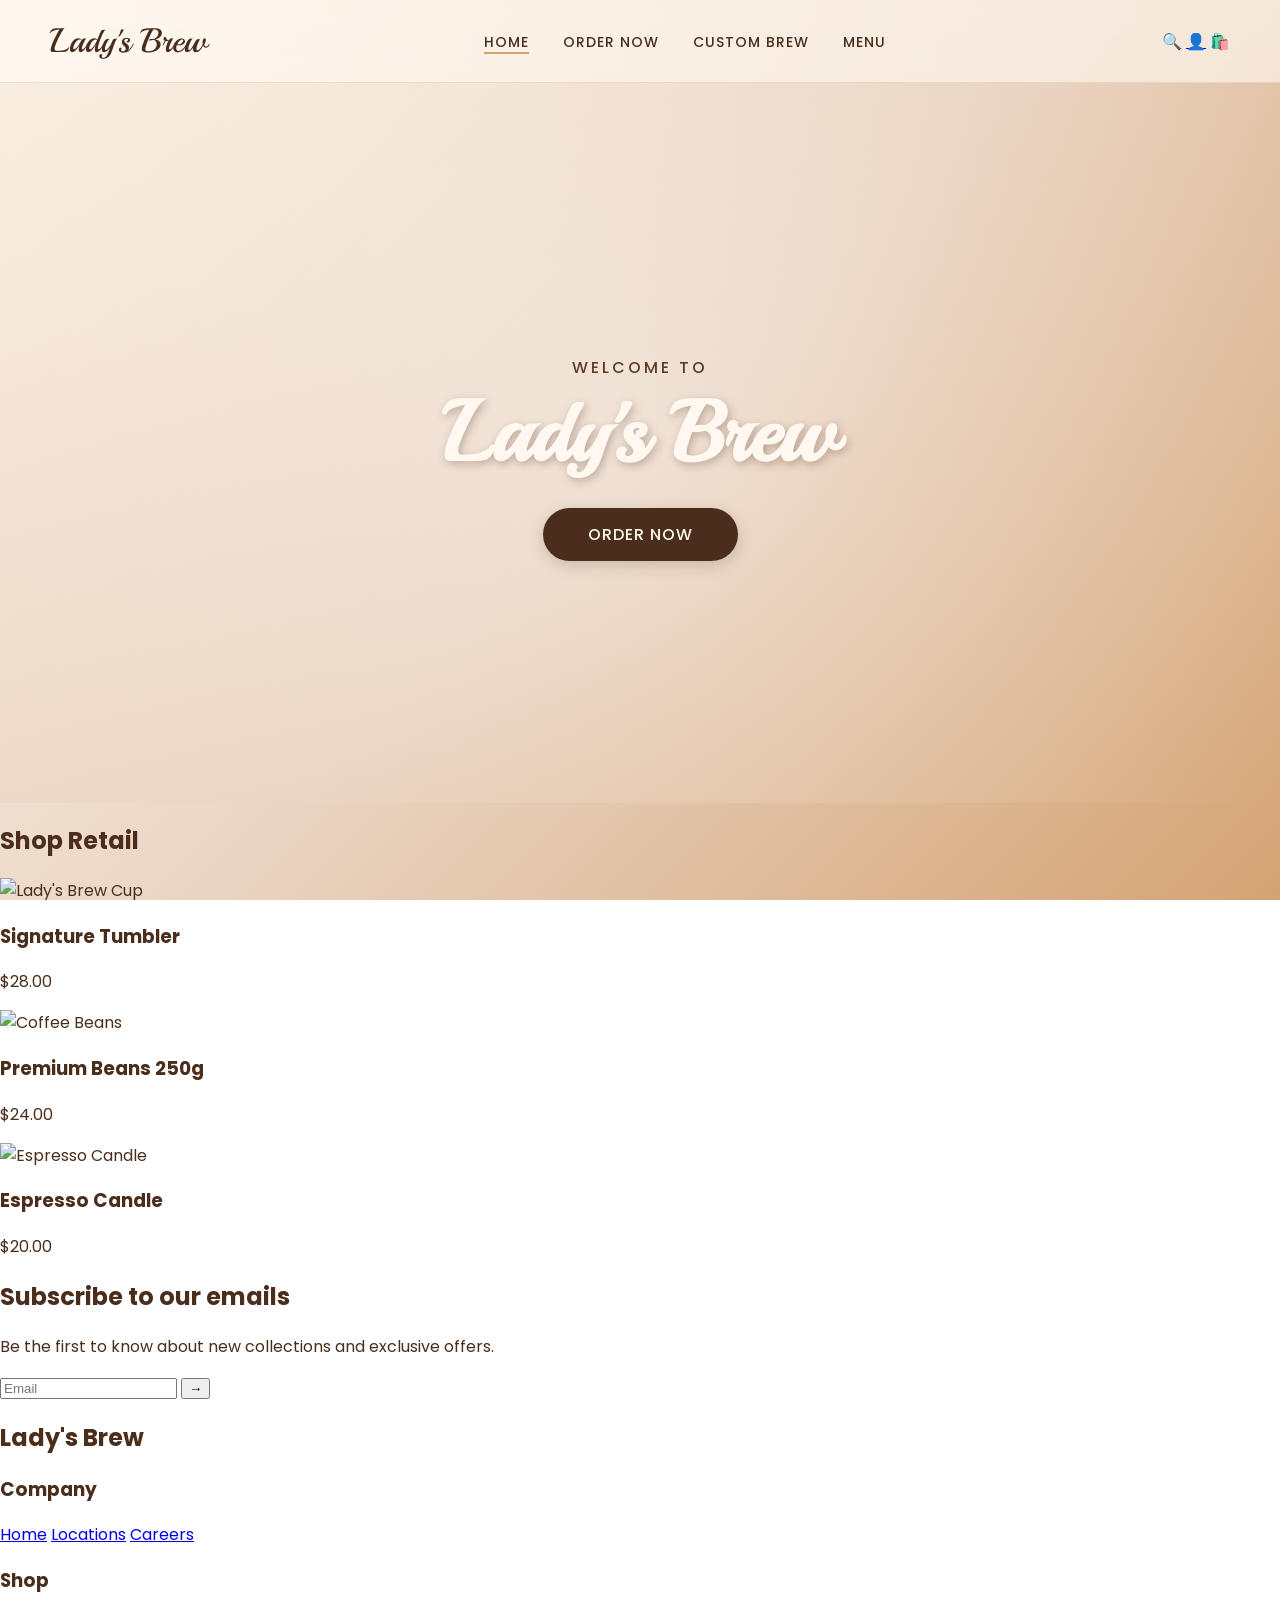
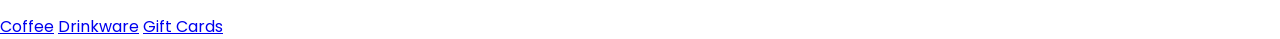
==== index.html @ b5e0ba26 "ilk commit" ====
<!DOCTYPE html>
<html lang="en">
<head>
    <meta charset="UTF-8">
    <meta name="viewport" content="width=device-width, initial-scale=1.0">
    <title>Lady's Brew | Premium Coffee</title>
    <link href="https://fonts.googleapis.com/css2?family=Playball&family=Poppins:wght@300;400;500&display=swap" rel="stylesheet">
    <link rel="stylesheet" href="style.css">
</head>
<body>

    <header class="main-header">
        <div class="logo">Lady's Brew</div>
        <nav class="nav-links">
            <a href="index.html" class="active">HOME</a>
            <a href="locations.html">ORDER NOW</a>
            <a href="simulator.html">CUSTOM BREW</a>
            <a href="menu.html">MENU</a>
        </nav>
        <div class="nav-icons">
            <span class="icon">🔍</span>
            <a href="login.html" class="icon">👤</a>
            <span class="icon">🛍️</span>
        </div>
    </header>

    <section class="hero-section">
        <div class="hero-overlay"></div>
        <div class="hero-content">
            <p class="subtitle">WELCOME TO</p>
            <h1 class="brand-title">Lady's Brew</h1>
            <a href="locations.html" class="primary-btn">ORDER NOW</a>
        </div>
    </section>

    <section class="shop-section">
        <h2 class="section-title">Shop Retail</h2>
        <div class="product-grid">
            <div class="product-card">
                <img src="imagesfinal/cup.png" alt="Lady's Brew Cup">
                <h3>Signature Tumbler</h3>
                <p>$28.00</p>
            </div>
            <div class="product-card">
                <img src="imagesfinal/coffeebean.png" alt="Coffee Beans">
                <h3>Premium Beans 250g</h3>
                <p>$24.00</p>
            </div>
            <div class="product-card">
                <img src="imagesfinal/candle.png" alt="Espresso Candle">
                <h3>Espresso Candle</h3>
                <p>$20.00</p>
            </div>
        </div>
    </section>

    <footer class="main-footer">
        <div class="footer-subscribe">
            <h2>Subscribe to our emails</h2>
            <p>Be the first to know about new collections and exclusive offers.</p>
            <div class="subscribe-box">
                <input type="email" placeholder="Email">
                <button>→</button>
            </div>
        </div>
        <div class="footer-links">
            <div class="footer-col">
                <h2 class="footer-logo">Lady's Brew</h2>
            </div>
            <div class="footer-col">
                <h3>Company</h3>
                <a href="#">Home</a>
                <a href="#">Locations</a>
                <a href="#">Careers</a>
            </div>
            <div class="footer-col">
                <h3>Shop</h3>
                <a href="#">Coffee</a>
                <a href="#">Drinkware</a>
                <a href="#">Gift Cards</a>
            </div>
        </div>
    </footer>

</body>
</html>
---- style.css ----
body {
    font-family: 'Poppins', sans-serif;
    margin: 0;
    padding: 0;
    background: linear-gradient(135deg, #FFF8F0 0%, #EAD5C4 50%, #D4A373 100%);
    background-attachment: fixed;
    color: #4A2E1B;
}

.main-header {
    display: flex;
    justify-content: space-between;
    align-items: center;
    padding: 20px 50px;
    background: rgba(255, 248, 240, 0.6);
    backdrop-filter: blur(15px);
    position: sticky;
    top: 0;
    z-index: 100;
    border-bottom: 1px solid rgba(212, 163, 115, 0.3);
}

.logo {
    font-family: 'Playball', cursive;
    font-size: 34px;
    color: #4A2E1B;
    text-shadow: 1px 1px 2px rgba(255, 255, 255, 0.8);
}

.nav-links a {
    text-decoration: none;
    color: #4A2E1B;
    margin: 0 15px;
    font-size: 14px;
    letter-spacing: 1px;
    font-weight: 500;
}

.nav-links a.active {
    border-bottom: 2px solid #D4A373;
}

.hero-section {
    position: relative;
    height: 80vh;
    background: radial-gradient(circle at center, rgba(255, 255, 255, 0.3) 0%, rgba(212, 163, 115, 0.1) 100%);
    display: flex;
    justify-content: center;
    align-items: center;
    text-align: center;
}

.hero-content {
    position: relative;
    z-index: 2;
}

.subtitle {
    font-weight: 500;
    letter-spacing: 3px;
    margin-bottom: -10px;
    color: #5C3D26;
}

.brand-title {
    font-family: 'Playball', cursive;
    font-size: 85px;
    color: #FFF8F0;
    text-shadow: 2px 3px 8px rgba(74, 46, 27, 0.3);
    margin: 10px 0 35px 0;
}

.primary-btn {
    background-color: #4A2E1B;
    color: #FFF8F0;
    padding: 15px 45px;
    text-decoration: none;
    border-radius: 30px;
    font-weight: 500;
    letter-spacing: 1px;
    box-shadow: 0 4px 15px rgba(74, 46, 27, 0.2);
    transition: all 0.3s ease;
}

.primary-btn:hover {
    background-color: #D4A373;
    color: #4A2E1B;
    transform: translateY(-2px);
}
.locations-section {
    display: flex;
    height: calc(100vh - 85px);
    overflow: hidden;
}

.map-container {
    flex: 6;
    height: 100%;
}

.locations-list {
    flex: 4;
    background: rgba(255, 248, 240, 0.85);
    backdrop-filter: blur(15px);
    overflow-y: auto;
    padding: 35px;
    border-left: 1px solid rgba(212, 163, 115, 0.3);
}

.location-header h2 {
    font-size: 26px;
    margin-top: 0;
    margin-bottom: 20px;
    color: #4A2E1B;
}

.location-header input {
    width: 100%;
    box-sizing: border-box;
    padding: 14px;
    border: 1px solid #D4A373;
    border-radius: 10px;
    background: #FFF8F0;
    margin-bottom: 30px;
    outline: none;
    color: #4A2E1B;
    font-family: inherit;
}

.location-card {
    background: #ffffff;
    border-radius: 15px;
    padding: 20px;
    margin-bottom: 25px;
    box-shadow: 0 8px 25px rgba(74, 46, 27, 0.06);
    border: 1px solid rgba(212, 163, 115, 0.1);
}

.location-card img {
    width: 100%;
    height: 180px;
    object-fit: cover;
    border-radius: 10px;
    margin-bottom: 15px;
}

.location-card h3 {
    margin: 0 0 8px 0;
    color: #4A2E1B;
    font-size: 20px;
}

.location-card p {
    margin: 0 0 8px 0;
    font-size: 14px;
    color: #5C3D26;
}

.status {
    color: #2e7d32;
    font-weight: 600;
}

.status span {
    color: #8B5A2B;
    font-weight: 400;
    margin-left: 10px;
}

.order-btn {
    display: block;
    text-align: center;
    background-color: #D4A373;
    color: #4A2E1B;
    padding: 14px;
    border-radius: 10px;
    text-decoration: none;
    font-weight: 600;
    margin-top: 15px;
    transition: all 0.3s ease;
}

.order-btn:hover {
    background-color: #4A2E1B;
    color: #FFF8F0;
    transform: translateY(-2px);
}

@media (max-width: 991px) {
    .locations-section {
        flex-direction: column;
        overflow: visible;
        height: auto;
    }
    
    .map-container {
        height: 45vh;
    }
    
    .locations-list {
        border-left: none;
        border-top: 1px solid rgba(212, 163, 115, 0.3);
    }
}
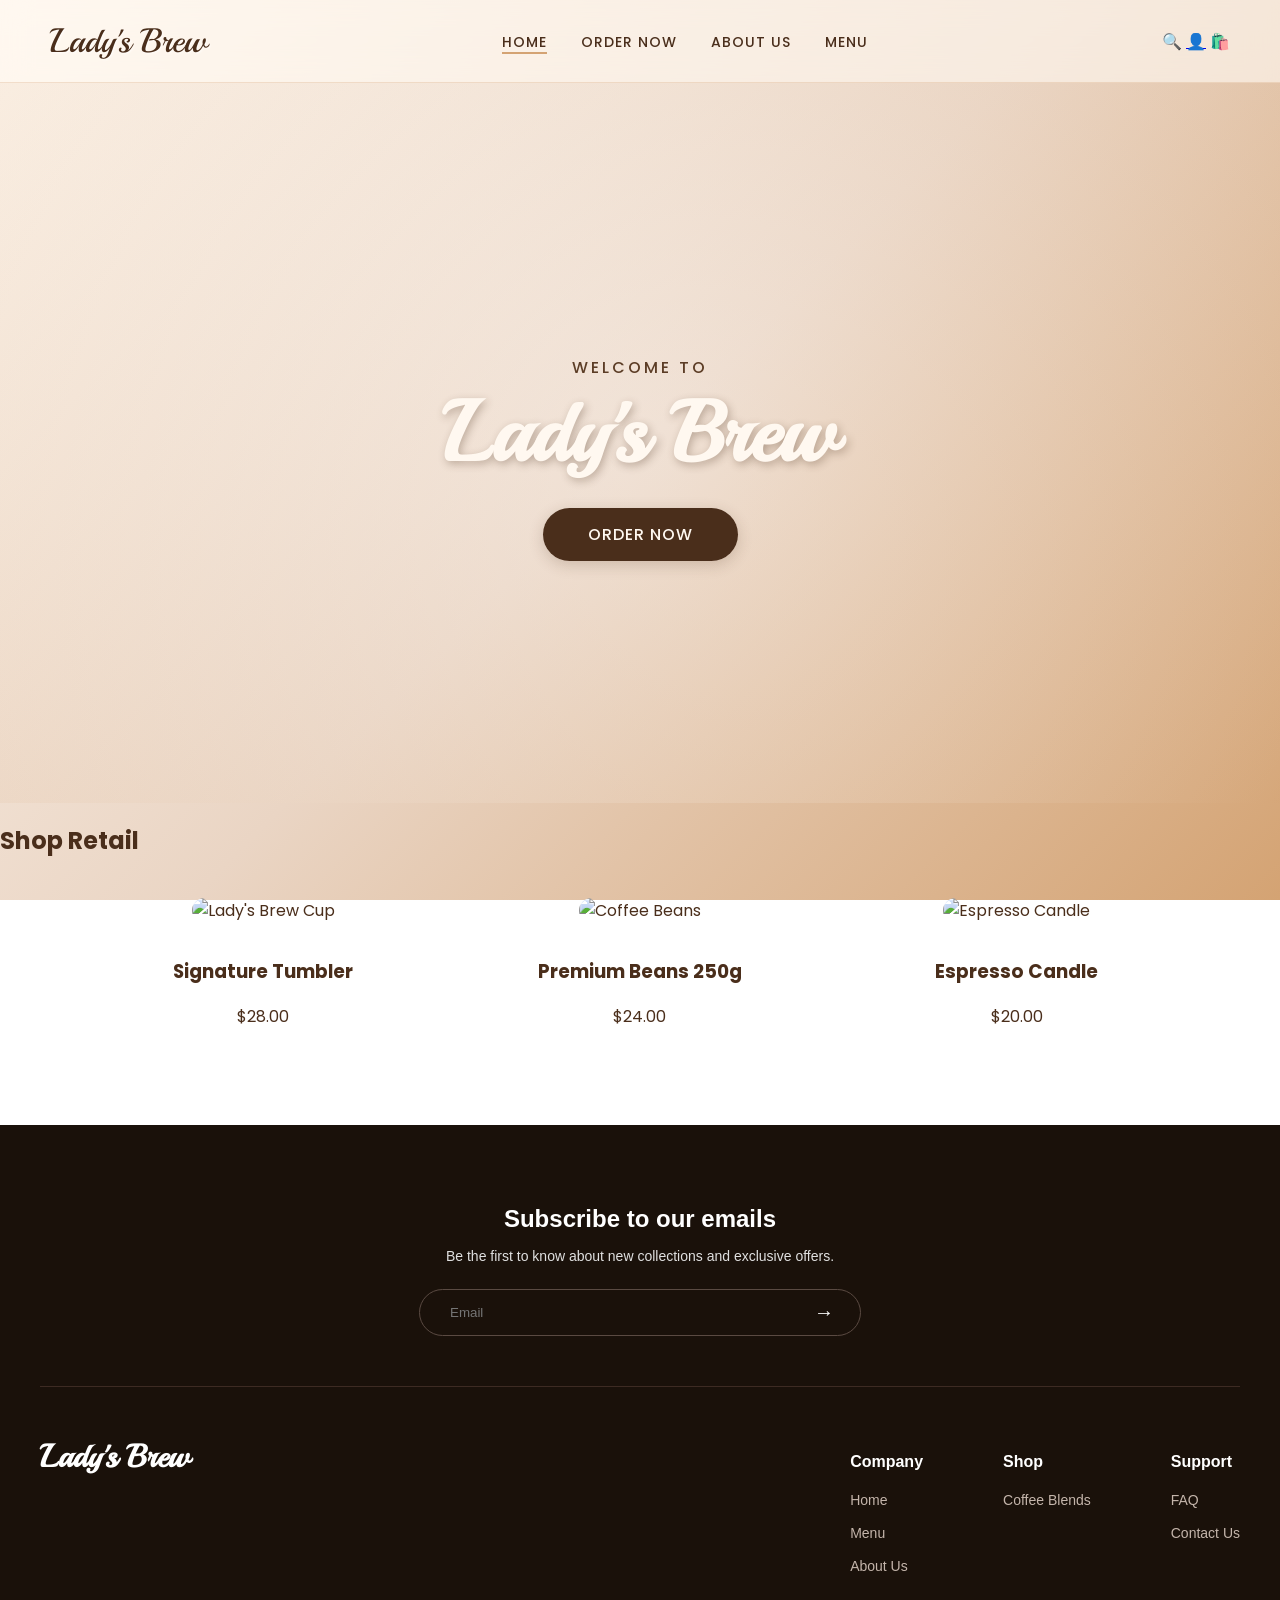
==== commit 88a7aa87: "About Us page" ====
--- a/index.html
+++ b/index.html
@@ -14,7 +14,7 @@
         <nav class="nav-links">
             <a href="index.html" class="active">HOME</a>
             <a href="locations.html">ORDER NOW</a>
-            <a href="simulator.html">CUSTOM BREW</a>
+            <a href="about.html">ABOUT US</a>
             <a href="menu.html">MENU</a>
         </nav>
         <div class="nav-icons">
@@ -54,33 +54,55 @@
         </div>
     </section>
 
-    <footer class="main-footer">
-        <div class="footer-subscribe">
-            <h2>Subscribe to our emails</h2>
-            <p>Be the first to know about new collections and exclusive offers.</p>
-            <div class="subscribe-box">
-                <input type="email" placeholder="Email">
-                <button>→</button>
-            </div>
+  <footer class="custom-footer">
+   <div class="footer-subscribe">
+    <h2>Subscribe to our emails</h2>
+    <p>Be the first to know about new collections and exclusive offers.</p>
+    
+   <form class="subscribe-form" id="subscribeForm">
+    <input type="email" name="email" placeholder="Email" required>
+    <button type="submit">→</button>
+   </form>
+    <div id="successMessage" class="success-message">
+        <span class="check-icon">✓</span>
+        <span>Thanks for subscribing</span>
+    </div>
+</div>
+
+    <hr class="footer-divider">
+
+    <div class="footer-content">
+        <div class="footer-logo">
+            <h2 class="brand-font">Lady's Brew</h2>
         </div>
-        <div class="footer-links">
-            <div class="footer-col">
-                <h2 class="footer-logo">Lady's Brew</h2>
-            </div>
-            <div class="footer-col">
-                <h3>Company</h3>
-                <a href="#">Home</a>
-                <a href="#">Locations</a>
-                <a href="#">Careers</a>
-            </div>
-            <div class="footer-col">
-                <h3>Shop</h3>
-                <a href="#">Coffee</a>
-                <a href="#">Drinkware</a>
-                <a href="#">Gift Cards</a>
-            </div>
-        </div>
-    </footer>
+        
+    <div class="footer-links-container">
+    <div class="footer-column">
+        <h3>Company</h3>
+        <ul>
+            <li><a href="index.html">Home</a></li>
+            <li><a href="menu.html">Menu</a></li>
+            <li><a href="about.html">About Us</a></li>
+        </ul>
+    </div>
+    
+    <div class="footer-column">
+        <h3>Shop</h3>
+        <ul>
+            <li><a href="shop.html">Coffee Blends</a></li>
+        </ul>
+    </div>
 
+    <div class="footer-column">
+        <h3>Support</h3>
+        <ul>
+            <li><a href="faq.html">FAQ</a></li>
+            <li><a href="contact.html">Contact Us</a></li>
+        </ul>
+    </div>
+    </div>
+    </div>
+</footer>
+<script src="script.js"></script>
 </body>
 </html>
--- a/style.css
+++ b/style.css
@@ -87,6 +87,7 @@
     color: #4A2E1B;
     transform: translateY(-2px);
 }
+
 .locations-section {
     display: flex;
     height: calc(100vh - 85px);
@@ -201,4 +202,346 @@
         border-left: none;
         border-top: 1px solid rgba(212, 163, 115, 0.3);
     }
+}
+
+.menu-page {
+    padding: 60px 50px;
+    max-width: 1200px;
+    margin: 0 auto;
+}
+
+.page-title {
+    text-align: center;
+    font-family: 'Playball', cursive;
+    font-size: 65px;
+    color: #4A2E1B;
+    margin-bottom: 60px;
+    letter-spacing: 2px;
+}
+
+.menu-category {
+    margin-bottom: 90px;
+}
+
+.menu-category h2 {
+    text-align: center;
+    font-size: 38px;
+    color: #5C3D26;
+    margin-bottom: 50px;
+    font-weight: 500;
+}
+
+.menu-grid {
+    display: grid;
+    grid-template-columns: repeat(auto-fit, minmax(240px, 1fr));
+    gap: 40px;
+}
+
+.menu-item {
+    text-align: center;
+    background: transparent;
+    padding: 10px;
+    transition: transform 0.3s ease;
+}
+
+.menu-item:hover {
+    transform: translateY(-10px);
+}
+
+.menu-item img {
+    width: 100%;
+    height: 220px;
+    object-fit: contain;
+    margin-bottom: 25px;
+    transition: transform 0.3s ease;
+    filter: drop-shadow(0 15px 15px rgba(74, 46, 27, 0.2)); 
+}
+
+.menu-item h3 {
+    font-size: 20px;
+    color: #4A2E1B;
+    margin-bottom: 12px;
+    font-weight: 600;
+}
+
+.menu-item p {
+    font-size: 14px;
+    color: #7A5C43;
+    line-height: 1.6;
+    margin: 0;
+}
+
+@media (max-width: 768px) {
+    .menu-page {
+        padding: 40px 20px;
+    }
+    
+    .page-title {
+        font-size: 45px;
+    }
+    
+    .menu-category h2 {
+        font-size: 28px;
+    }
+    
+    .menu-item img {
+        height: 200px;
+    }
+}
+.custom-footer {
+    background-color: #1a110a;
+    color: #ffffff;
+    padding: 60px 20px 40px;
+    font-family: sans-serif;
+}
+
+.footer-subscribe {
+    text-align: center;
+    margin-bottom: 50px;
+}
+
+.footer-subscribe h2 {
+    font-size: 24px;
+    margin-bottom: 15px;
+    font-weight: 600;
+}
+
+.footer-subscribe p {
+    font-size: 14px;
+    margin-bottom: 25px;
+    color: #e0e0e0;
+}
+
+.subscribe-form {
+    display: inline-flex;
+    align-items: center;
+    border: 1px solid #5a4a42;
+    border-radius: 25px;
+    padding: 5px 20px;
+    width: 100%;
+    max-width: 400px;
+}
+
+.subscribe-form input {
+    background: transparent;
+    border: none;
+    color: #fff;
+    padding: 10px;
+    outline: none;
+    flex: 1;
+}
+
+.subscribe-form button {
+    background: transparent;
+    border: none;
+    color: #fff;
+    font-size: 20px;
+    cursor: pointer;
+}
+
+.subscribe-form input:-webkit-autofill,
+.subscribe-form input:-webkit-autofill:hover, 
+.subscribe-form input:-webkit-autofill:focus, 
+.subscribe-form input:-webkit-autofill:active {
+    transition: background-color 5000s ease-in-out 0s;
+    -webkit-text-fill-color: #ffffff !important;
+}
+
+.success-message {
+    display: none;
+    align-items: center;
+    justify-content: center;
+    gap: 8px;
+    color: #ffffff;
+    font-size: 16px;
+    margin-top: 10px;
+}
+
+.check-icon {
+    display: inline-flex;
+    align-items: center;
+    justify-content: center;
+    width: 20px;
+    height: 20px;
+    border: 2px solid #4CAF50;
+    border-radius: 50%;
+    color: #4CAF50;
+    font-size: 14px;
+    font-weight: bold;
+}
+
+.footer-divider {
+    border: none;
+    border-top: 1px solid #3d2b23;
+    margin: 0 auto 50px;
+    max-width: 1200px;
+}
+
+.footer-content {
+    display: flex;
+    justify-content: space-between;
+    align-items: flex-start;
+    max-width: 1200px;
+    margin: 0 auto;
+    flex-wrap: wrap;
+}
+
+.footer-logo h2.brand-font {
+    font-family: 'Playball', cursive;
+    font-size: 32px;
+    margin: 0;
+}
+
+.footer-links-container {
+    display: flex;
+    gap: 80px;
+}
+
+.footer-column h3 {
+    font-size: 16px;
+    margin-bottom: 20px;
+    font-weight: 600;
+}
+
+.footer-column ul {
+    list-style: none;
+    padding: 0;
+    margin: 0;
+}
+
+.footer-column ul li {
+    margin-bottom: 15px;
+}
+
+.footer-column ul li a {
+    text-decoration: none;
+    color: #c4b5ab;
+    font-size: 14px;
+    transition: color 0.3s ease;
+}
+
+.footer-column ul li a:hover {
+    color: #ffffff;
+}
+
+@media (max-width: 768px) {
+    .footer-content {
+        flex-direction: column;
+        gap: 40px;
+    }
+    .footer-links-container {
+        flex-direction: column;
+        gap: 30px;
+    }
+}
+
+
+/* YOXLAMA */
+/* About Us Səhifəsi üçün əlavələr */
+
+
+
+
+.about-page {
+    padding: 60px 0;
+}
+
+.about-hero {
+    display: flex;
+    align-items: center;
+    gap: 40px;
+    padding: 0 50px 60px 50px;
+    max-width: 1200px;
+    margin: 0 auto;
+}
+
+.about-hero-image {
+    flex: 0 0 45%;
+}
+
+.about-hero-image img {
+    width: 100%;
+    border-radius: 15px;
+    display: block;
+}
+
+.about-hero-text {
+    flex: 1;
+    color: #4A2E1B;
+}
+
+.about-hero-text h2 {
+    font-family: 'Playball', cursive;
+    font-size: 50px;
+    margin-bottom: 20px;
+}
+
+.about-hero-text p {
+    line-height: 1.8;
+    margin-bottom: 15px;
+}
+
+
+.product-grid {
+    display: grid;
+    grid-template-columns: repeat(3, 1fr);
+    gap: 30px;
+    padding: 20px 50px 80px 50px;
+    max-width: 1200px;
+    margin: 0 auto;
+}
+
+.product-card {
+    text-align: center;
+}
+
+.product-card img {
+    width: 100%;
+    border-radius: 15px;
+    margin-bottom: 15px;
+}
+.about-section-title {
+    text-align: center;
+    margin: 40px 0;
+    font-size: 38px;
+    color: #4A2E1B;
+    font-family: 'Playball', cursive;
+}
+
+
+@media (max-width: 1440px) {
+    .about-hero, .product-grid {
+        max-width: 1100px;
+    }
+}
+
+@media (max-width: 991px) {
+    .about-hero {
+        flex-direction: column;
+        padding: 40px 30px;
+    }
+    .about-hero-image {
+        flex: 0 0 100%;
+        max-width: 600px;
+    }
+    .product-grid {
+        grid-template-columns: repeat(2, 1fr);
+        padding: 20px 30px 60px 30px;
+    }
+}
+
+
+@media (max-width: 600px) {
+    .about-hero {
+        padding: 20px;
+        gap: 20px;
+    }
+    .about-hero-text h2 {
+        font-size: 35px;
+    }
+    .product-grid {
+        grid-template-columns: 1fr;
+        padding: 20px;
+        gap: 20px;
+    }
 }
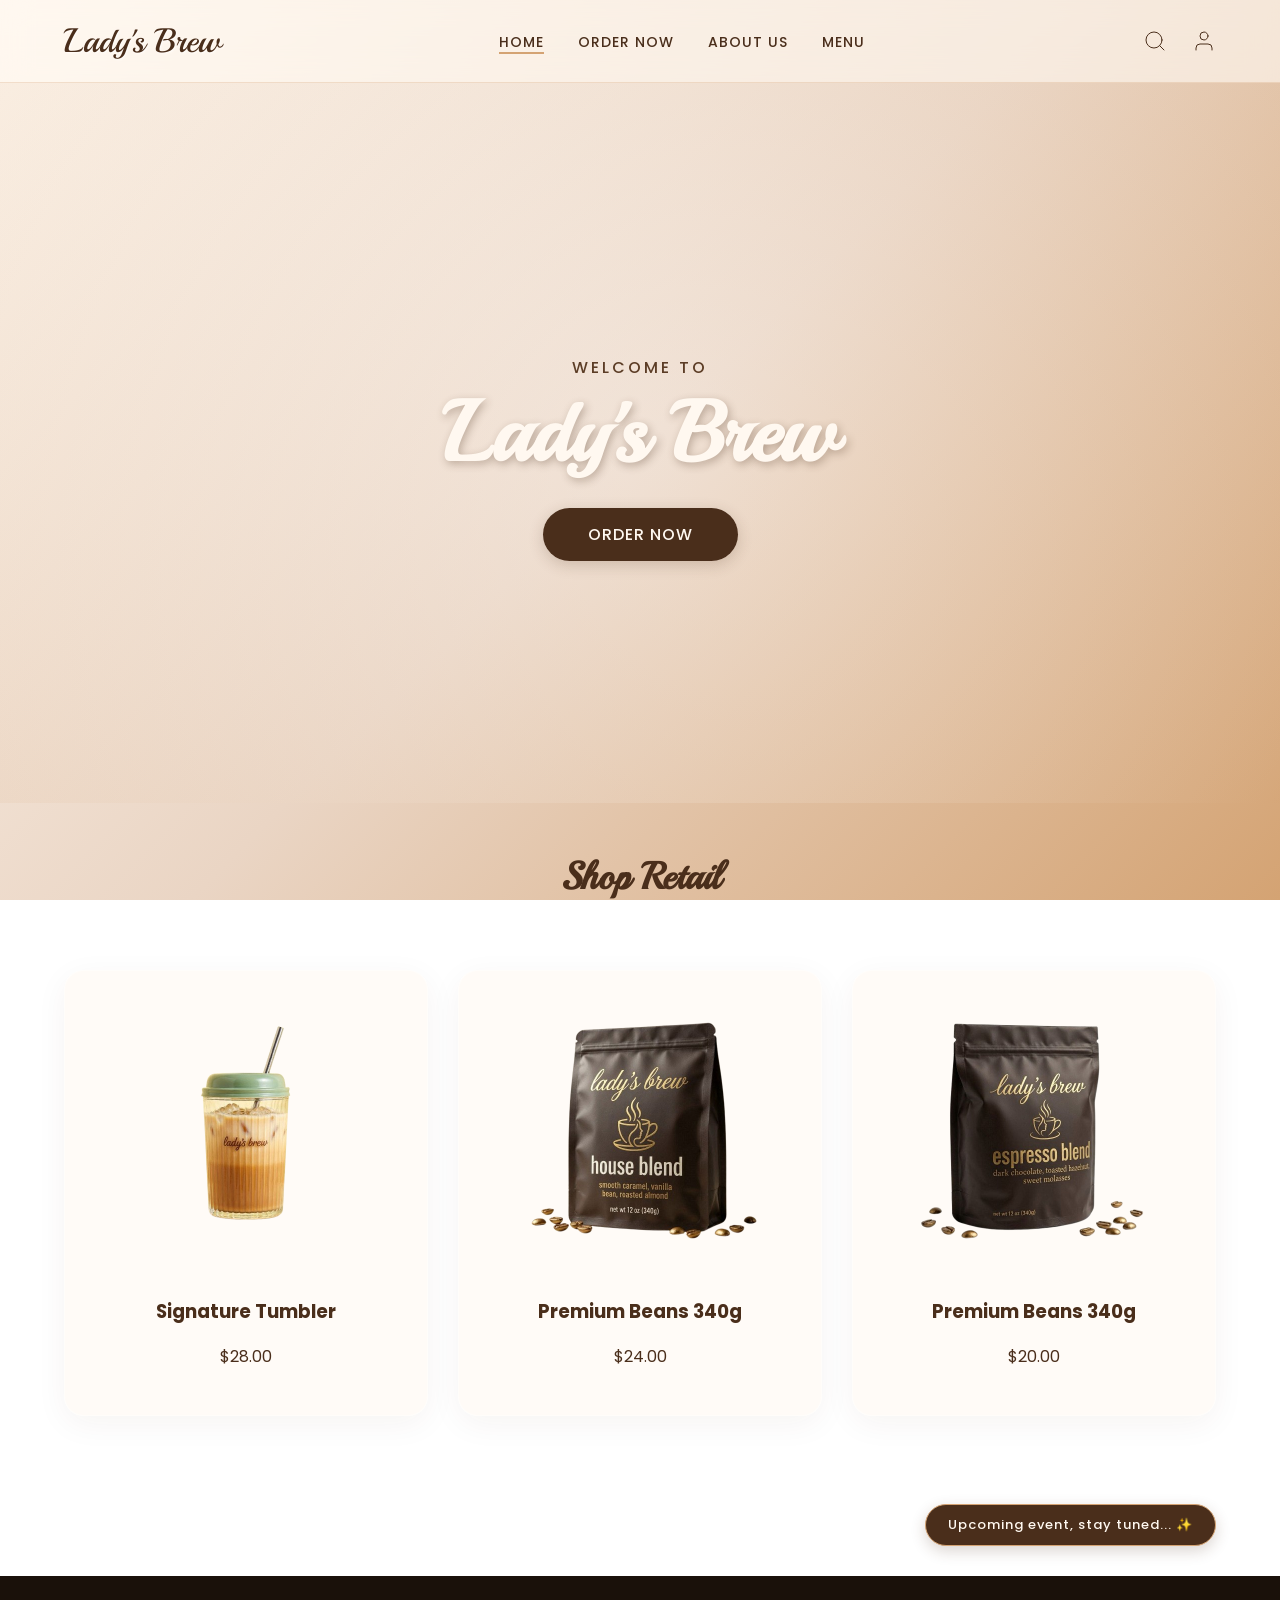
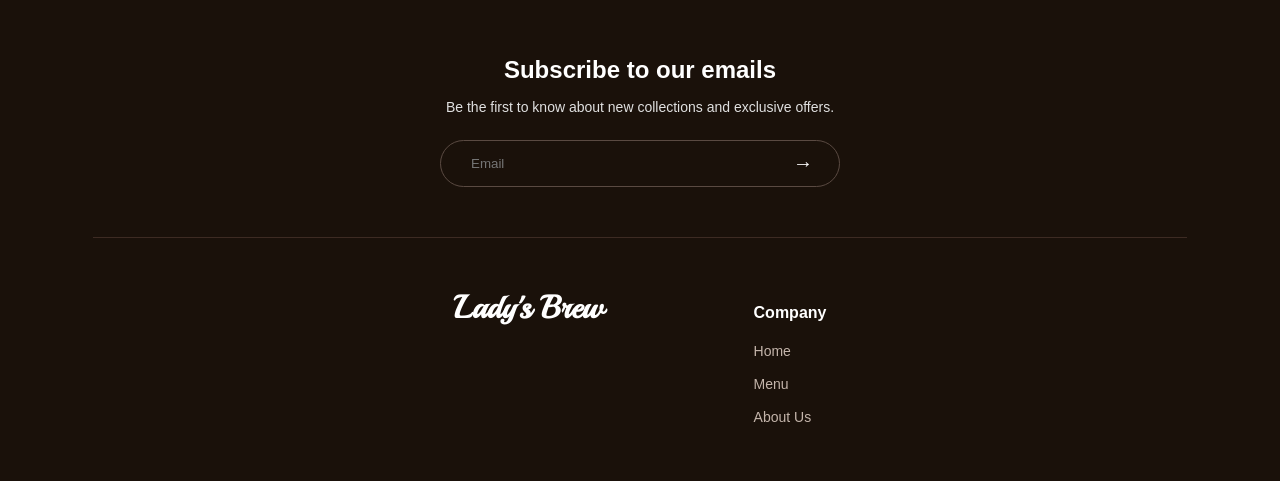
==== commit dc9127df: "Final Commit" ====
--- a/index.html
+++ b/index.html
@@ -9,20 +9,48 @@
 </head>
 <body>
 
-    <header class="main-header">
-        <div class="logo">Lady's Brew</div>
-        <nav class="nav-links">
-            <a href="index.html" class="active">HOME</a>
-            <a href="locations.html">ORDER NOW</a>
-            <a href="about.html">ABOUT US</a>
-            <a href="menu.html">MENU</a>
-        </nav>
-        <div class="nav-icons">
-            <span class="icon">🔍</span>
-            <a href="login.html" class="icon">👤</a>
-            <span class="icon">🛍️</span>
+  <header class="main-header">
+    <div class="logo">Lady's Brew</div>
+    <nav class="nav-links">
+        <a href="index.html" class="active">HOME</a>
+        <a href="locations.html">ORDER NOW</a>
+        <a href="about.html">ABOUT US</a>
+        <a href="menu.html">MENU</a>
+    </nav>
+   <div class="nav-icons">
+    <span class="icon" id="searchIconBtn">
+        <img src="imagesfinalproject/search.svg" alt="Search" class="nav-svg-img">
+    </span>
+    <a href="javascript:void(0)" class="icon" id="loginIcon">
+        <img src="imagesfinalproject/user.svg" alt="User" class="nav-svg-img">
+    </a>
+   </div>
+</header>
+
+<div class="ladysbrew-search-overlay hidden" id="ladysbrewSearchOverlay">
+    <div class="ladysbrew-search-container">
+        <div class="ladysbrew-search-pill">
+            <input type="text" id="ladysbrewSearchInput" placeholder="Search" autocomplete="off">
+            
+            <button class="pill-clear-btn hidden" id="pillClearBtn">
+                <img src="imagesfinalproject/clearinner.svg" alt="Clear">
+            </button>
+            <div class="pill-divider hidden" id="pillDivider"></div>
+            
+            <span class="pill-inner-search-icon" id="innerSearchBtn">
+                <img src="imagesfinalproject/search.svg" alt="Search">
+            </span>
         </div>
-    </header>
+        
+        <button class="ladysbrew-close-btn" id="ladysbrewCloseBtn">
+            <img src="imagesfinalproject/close.svg" alt="Close">
+        </button>
+    </div>
+    
+    <div class="ladysbrew-results-wrapper hidden" id="ladysbrewResultsContainer">
+        <div class="ladysbrew-results" id="ladysbrewSearchResults"></div>
+    </div>
+</div>
 
     <section class="hero-section">
         <div class="hero-overlay"></div>
@@ -33,26 +61,27 @@
         </div>
     </section>
 
-    <section class="shop-section">
-        <h2 class="section-title">Shop Retail</h2>
-        <div class="product-grid">
-            <div class="product-card">
-                <img src="imagesfinal/cup.png" alt="Lady's Brew Cup">
-                <h3>Signature Tumbler</h3>
-                <p>$28.00</p>
-            </div>
-            <div class="product-card">
-                <img src="imagesfinal/coffeebean.png" alt="Coffee Beans">
-                <h3>Premium Beans 250g</h3>
-                <p>$24.00</p>
-            </div>
-            <div class="product-card">
-                <img src="imagesfinal/candle.png" alt="Espresso Candle">
-                <h3>Espresso Candle</h3>
-                <p>$20.00</p>
-            </div>
+   <section class="shop-section">
+    <h2 class="section-title">Shop Retail</h2>
+    <div class="product-grid">
+        <div class="product-card">
+            <img src="imagesfinalproject/Lady'sBrewCup.png" alt="Lady's Brew Cup">
+            <h3>Signature Tumbler</h3>
+            <p>$28.00</p>
         </div>
-    </section>
+        <div class="product-card">
+            <img src="imagesfinalproject/houseblendbean.png" alt="House Blend">
+            <h3>Premium Beans 340g</h3>
+            <p>$24.00</p>
+        </div>
+        <div class="product-card">
+            <img src="imagesfinalproject/espressoblendbean.png" alt="Espresso Blend">
+            <h3>Premium Beans 340g</h3>
+            <p>$20.00</p>
+        </div>
+    </div>
+    <div class="upcoming-badge">Upcoming event, stay tuned... ✨</div>
+</section>
 
   <footer class="custom-footer">
    <div class="footer-subscribe">
@@ -63,7 +92,7 @@
     <input type="email" name="email" placeholder="Email" required>
     <button type="submit">→</button>
    </form>
-    <div id="successMessage" class="success-message">
+    <div id="successMessage" class="success-message hidden">
         <span class="check-icon">✓</span>
         <span>Thanks for subscribing</span>
     </div>
@@ -85,24 +114,43 @@
             <li><a href="about.html">About Us</a></li>
         </ul>
     </div>
-    
-    <div class="footer-column">
-        <h3>Shop</h3>
-        <ul>
-            <li><a href="shop.html">Coffee Blends</a></li>
-        </ul>
-    </div>
-
-    <div class="footer-column">
-        <h3>Support</h3>
-        <ul>
-            <li><a href="faq.html">FAQ</a></li>
-            <li><a href="contact.html">Contact Us</a></li>
-        </ul>
-    </div>
     </div>
     </div>
 </footer>
+
+<div class="auth-overlay hidden" id="authOverlay">
+    <div class="auth-container">
+        <button class="auth-close-btn" id="authCloseBtn">✕</button>
+        <div id="view-login" class="auth-view">
+            <h2>Login</h2>
+            <input type="email" placeholder="Email" id="login-email">
+            <input type="password" placeholder="Password" id="login-pass">
+            <a href="#" class="forgot-link" onclick="showView('view-forgot')">Forgot your password?</a>
+            <button class="primary-btn" onclick="window.location.href='index.html'">Sign in</button>
+            <p class="auth-footer">or <span class="link" onclick="showView('view-create')">Create account</span></p>
+        </div>
+        <div id="view-forgot" class="auth-view hidden">
+            <h2>Reset your password</h2>
+            <p class="auth-desc">We will send you an email to reset your password</p>
+            <input type="email" placeholder="Email">
+            <button class="primary-btn" onclick="showLoginWithMsg()">Submit</button>
+            <p class="cancel-link" onclick="showView('view-login')">Cancel</p>
+        </div>
+        <div id="view-create" class="auth-view hidden">
+            <h2>Create account</h2>
+            <input type="text" placeholder="First name">
+            <input type="text" placeholder="Last name">
+            <input type="email" placeholder="Email">
+            <input type="password" placeholder="Password">
+            <button class="primary-btn" onclick="window.location.href='index.html'">Create</button>
+            <p class="auth-footer"><span class="link" onclick="showView('view-login')">Back to Login</span></p>
+        </div>
+        <div id="login-success-msg" class="success-message hidden">
+            <span class="check-icon">✓</span>
+            <span>We've sent you an email.</span>
+        </div>
+    </div>
+</div>
 <script src="script.js"></script>
 </body>
 </html>
--- a/style.css
+++ b/style.css
@@ -1,547 +1,1716 @@
 body {
+
     font-family: 'Poppins', sans-serif;
+
     margin: 0;
+
     padding: 0;
+
     background: linear-gradient(135deg, #FFF8F0 0%, #EAD5C4 50%, #D4A373 100%);
+
     background-attachment: fixed;
-    color: #4A2E1B;
-}
+
+    color: #4A2E1B;
+
+}
+
+
 
 .main-header {
+
     display: flex;
+
     justify-content: space-between;
+
     align-items: center;
-    padding: 20px 50px;
+
+    padding: 20px 5%;
+
     background: rgba(255, 248, 240, 0.6);
+
     backdrop-filter: blur(15px);
+
     position: sticky;
+
     top: 0;
+
     z-index: 100;
+
     border-bottom: 1px solid rgba(212, 163, 115, 0.3);
-}
+
+}
+
+
 
 .logo {
+
     font-family: 'Playball', cursive;
+
     font-size: 34px;
-    color: #4A2E1B;
+
+    color: #4A2E1B;
+
     text-shadow: 1px 1px 2px rgba(255, 255, 255, 0.8);
-}
+
+}
+
+
 
 .nav-links a {
+
     text-decoration: none;
-    color: #4A2E1B;
+
+    color: #4A2E1B;
+
     margin: 0 15px;
+
     font-size: 14px;
+
     letter-spacing: 1px;
+
     font-weight: 500;
-}
+
+}
+
+
 
 .nav-links a.active {
+
     border-bottom: 2px solid #D4A373;
-}
+
+}
+
+
 
 .hero-section {
+
     position: relative;
+
     height: 80vh;
+
     background: radial-gradient(circle at center, rgba(255, 255, 255, 0.3) 0%, rgba(212, 163, 115, 0.1) 100%);
+
     display: flex;
+
     justify-content: center;
+
     align-items: center;
+
     text-align: center;
-}
+
+}
+
+
 
 .hero-content {
+
     position: relative;
+
     z-index: 2;
-}
+
+}
+
+
 
 .subtitle {
+
     font-weight: 500;
+
     letter-spacing: 3px;
+
     margin-bottom: -10px;
+
     color: #5C3D26;
-}
+
+}
+
+
 
 .brand-title {
+
     font-family: 'Playball', cursive;
+
     font-size: 85px;
+
     color: #FFF8F0;
+
     text-shadow: 2px 3px 8px rgba(74, 46, 27, 0.3);
+
     margin: 10px 0 35px 0;
-}
+
+}
+
+
 
 .primary-btn {
+
     background-color: #4A2E1B;
+
     color: #FFF8F0;
+
     padding: 15px 45px;
+
     text-decoration: none;
+
     border-radius: 30px;
+
     font-weight: 500;
+
     letter-spacing: 1px;
+
     box-shadow: 0 4px 15px rgba(74, 46, 27, 0.2);
+
     transition: all 0.3s ease;
-}
+
+}
+
+
 
 .primary-btn:hover {
+
     background-color: #D4A373;
-    color: #4A2E1B;
+
+    color: #4A2E1B;
+
     transform: translateY(-2px);
-}
+
+}
+
+
 
 .locations-section {
+
     display: flex;
+
     height: calc(100vh - 85px);
+
     overflow: hidden;
-}
+
+}
+
+
 
 .map-container {
+
     flex: 6;
+
     height: 100%;
-}
+
+}
+
+
 
 .locations-list {
+
     flex: 4;
+
     background: rgba(255, 248, 240, 0.85);
+
     backdrop-filter: blur(15px);
+
     overflow-y: auto;
+
     padding: 35px;
+
     border-left: 1px solid rgba(212, 163, 115, 0.3);
-}
+
+}
+
+
 
 .location-header h2 {
+
     font-size: 26px;
+
     margin-top: 0;
+
     margin-bottom: 20px;
-    color: #4A2E1B;
-}
+
+    color: #4A2E1B;
+
+}
+
+
 
 .location-header input {
+
     width: 100%;
+
     box-sizing: border-box;
+
     padding: 14px;
+
     border: 1px solid #D4A373;
+
     border-radius: 10px;
+
     background: #FFF8F0;
+
     margin-bottom: 30px;
+
     outline: none;
-    color: #4A2E1B;
+
+    color: #4A2E1B;
+
     font-family: inherit;
-}
+
+}
+
+
 
 .location-card {
+
     background: #ffffff;
+
     border-radius: 15px;
+
     padding: 20px;
+
     margin-bottom: 25px;
+
     box-shadow: 0 8px 25px rgba(74, 46, 27, 0.06);
+
     border: 1px solid rgba(212, 163, 115, 0.1);
-}
+
+}
+
+
 
 .location-card img {
+
     width: 100%;
+
     height: 180px;
+
     object-fit: cover;
+
     border-radius: 10px;
+
     margin-bottom: 15px;
-}
+
+}
+
+
 
 .location-card h3 {
+
     margin: 0 0 8px 0;
-    color: #4A2E1B;
+
+    color: #4A2E1B;
+
     font-size: 20px;
-}
+
+}
+
+
 
 .location-card p {
+
     margin: 0 0 8px 0;
+
     font-size: 14px;
+
     color: #5C3D26;
-}
+
+}
+
+
 
 .status {
+
     color: #2e7d32;
+
     font-weight: 600;
-}
+
+}
+
+
 
 .status span {
+
     color: #8B5A2B;
+
     font-weight: 400;
+
     margin-left: 10px;
-}
+
+}
+
+
 
 .order-btn {
+
     display: block;
+
     text-align: center;
+
     background-color: #D4A373;
-    color: #4A2E1B;
+
+    color: #4A2E1B;
+
     padding: 14px;
+
     border-radius: 10px;
+
     text-decoration: none;
+
     font-weight: 600;
+
     margin-top: 15px;
+
     transition: all 0.3s ease;
-}
+
+}
+
+
 
 .order-btn:hover {
+
     background-color: #4A2E1B;
+
     color: #FFF8F0;
+
     transform: translateY(-2px);
-}
+
+}
+
+
+
+.menu-page {
+
+    padding: 60px 5%;
+
+    max-width: 1200px;
+
+    margin: 0 auto;
+
+}
+
+
+
+.page-title {
+
+    text-align: center;
+
+    font-family: 'Playball', cursive;
+
+    font-size: 65px;
+
+    color: #4A2E1B;
+
+    margin-bottom: 60px;
+
+    letter-spacing: 2px;
+
+}
+
+
+
+.menu-category {
+
+    margin-bottom: 90px;
+
+}
+
+
+
+.menu-category h2 {
+
+    text-align: center;
+
+    font-size: 38px;
+
+    color: #5C3D26;
+
+    margin-bottom: 50px;
+
+    font-weight: 500;
+
+}
+
+
+
+.menu-grid {
+
+    display: grid;
+
+    grid-template-columns: repeat(auto-fit, minmax(240px, 1fr));
+
+    gap: 40px;
+
+}
+
+
+
+.menu-item {
+
+    text-align: center;
+
+    background: transparent;
+
+    padding: 10px;
+
+    transition: transform 0.3s ease;
+
+}
+
+
+
+.menu-item:hover {
+
+    transform: translateY(-10px);
+
+}
+
+
+
+.menu-item img {
+
+    width: 100%;
+
+    height: 220px;
+
+    object-fit: contain;
+
+    margin-bottom: 25px;
+
+    transition: transform 0.3s ease;
+
+    filter: drop-shadow(0 15px 15px rgba(74, 46, 27, 0.2));
+
+}
+
+
+
+.menu-item h3 {
+
+    font-size: 20px;
+
+    color: #4A2E1B;
+
+    margin-bottom: 12px;
+
+    font-weight: 600;
+
+}
+
+
+
+.menu-item p {
+
+    font-size: 14px;
+
+    color: #7A5C43;
+
+    line-height: 1.6;
+
+    margin: 0;
+
+}
+
+
+
+.shop-section {
+
+    position: relative;
+
+    padding-bottom: 80px;
+
+}
+
+
+
+.section-title {
+
+    text-align: center;
+
+    font-size: 38px;
+
+    color: #4A2E1B;
+
+    margin: 50px 0;
+
+    font-family: 'Playball', cursive;
+
+}
+
+
+
+.product-grid {
+
+    display: grid;
+
+    grid-template-columns: repeat(3, 1fr);
+
+    gap: 30px;
+
+    padding: 20px 5% 80px 5%;
+
+    max-width: 1200px;
+
+    margin: 0 auto;
+
+}
+
+
+
+.product-card {
+
+    text-align: center;
+
+    background: rgba(255, 248, 240, 0.55);
+
+    backdrop-filter: blur(12px);
+
+    -webkit-backdrop-filter: blur(12px);
+
+    padding: 30px;
+
+    border-radius: 20px;
+
+    border: 1px solid rgba(255, 255, 255, 0.4);
+
+    box-shadow: 0 8px 32px rgba(74, 46, 27, 0.05);
+
+    transition: transform 0.3s ease, box-shadow 0.3s ease;
+
+}
+
+
+
+.product-card:hover {
+
+    transform: translateY(-5px);
+
+    box-shadow: 0 12px 40px rgba(74, 46, 27, 0.1);
+
+}
+
+
+
+.product-card img {
+
+    width: 100%;
+
+    height: 250px;
+
+    object-fit: contain;
+
+    border-radius: 15px;
+
+    margin-bottom: 20px;
+
+}
+
+
+
+.upcoming-badge {
+
+    position: absolute;
+
+    bottom: 30px;
+
+    right: 5%;
+
+    background: #4A2E1B;
+
+    color: #FFF8F0;
+
+    padding: 10px 22px;
+
+    border-radius: 30px;
+
+    font-size: 13px;
+
+    letter-spacing: 1px;
+
+    font-weight: 500;
+
+    border: 1px solid #D4A373;
+
+    box-shadow: 0 5px 15px rgba(74, 46, 27, 0.2);
+
+}
+
+
+
+.custom-footer {
+
+    background-color: #1a110a;
+
+    color: #ffffff;
+
+    padding: 60px 5% 40px;
+
+    font-family: sans-serif;
+
+}
+
+
+
+.footer-subscribe {
+
+    text-align: center;
+
+    margin-bottom: 50px;
+
+}
+
+
+
+.footer-subscribe h2 {
+
+    font-size: 24px;
+
+    margin-bottom: 15px;
+
+    font-weight: 600;
+
+}
+
+
+
+.footer-subscribe p {
+
+    font-size: 14px;
+
+    margin-bottom: 25px;
+
+    color: #e0e0e0;
+
+}
+
+
+
+.subscribe-form {
+
+    display: inline-flex;
+
+    align-items: center;
+
+    border: 1px solid #5a4a42;
+
+    border-radius: 25px;
+
+    padding: 5px 20px;
+
+    width: 100%;
+
+    max-width: 400px;
+
+    box-sizing: border-box;
+
+}
+
+
+
+.subscribe-form input {
+
+    background: transparent;
+
+    border: none;
+
+    color: #fff;
+
+    padding: 10px;
+
+    outline: none;
+
+    flex: 1;
+
+}
+
+
+
+.subscribe-form button {
+
+    background: transparent;
+
+    border: none;
+
+    color: #fff;
+
+    font-size: 20px;
+
+    cursor: pointer;
+
+}
+
+
+
+.footer-divider {
+
+    border: none;
+
+    border-top: 1px solid #3d2b23;
+
+    margin: 0 auto 50px;
+
+    max-width: 1200px;
+
+}
+
+
+
+.footer-content {
+
+    display: flex;
+
+    justify-content: center;
+
+    align-items: flex-start;
+
+    max-width: 1000px;
+
+    margin: 0 auto;
+
+    flex-wrap: wrap;
+
+    gap: 150px;
+
+}
+
+
+
+.footer-logo h2.brand-font {
+
+    font-family: 'Playball', cursive;
+
+    font-size: 32px;
+
+    margin: 0;
+
+}
+
+
+
+.footer-links-container {
+
+    display: flex;
+
+    gap: 60px;
+
+    flex-wrap: wrap;
+
+}
+
+
+
+.footer-column h3 {
+
+    font-size: 16px;
+
+    margin-bottom: 20px;
+
+    font-weight: 600;
+
+}
+
+
+
+.footer-column ul {
+
+    list-style: none;
+
+    padding: 0;
+
+    margin: 0;
+
+}
+
+
+
+.footer-column ul li {
+
+    margin-bottom: 15px;
+
+}
+
+
+
+.footer-column ul li a {
+
+    text-decoration: none;
+
+    color: #c4b5ab;
+
+    font-size: 14px;
+
+    transition: color 0.3s ease;
+
+}
+
+
+
+.footer-column ul li a:hover {
+
+    color: #ffffff;
+
+}
+
+
+
+.about-page {
+
+    padding: 60px 0;
+
+}
+
+
+
+.about-hero {
+
+    display: flex;
+
+    align-items: center;
+
+    gap: 40px;
+
+    padding: 0 5% 60px 5%;
+
+    max-width: 1200px;
+
+    margin: 0 auto;
+
+}
+
+
+
+.about-hero-image {
+
+    flex: 0 0 45%;
+
+}
+
+
+
+.about-hero-image img {
+
+    width: 100%;
+
+    border-radius: 15px;
+
+    display: block;
+
+}
+
+
+
+.about-hero-text {
+
+    flex: 1;
+
+    color: #4A2E1B;
+
+}
+
+
+
+.about-hero-text h2 {
+
+    font-family: 'Playball', cursive;
+
+    font-size: 50px;
+
+    margin-bottom: 20px;
+
+}
+
+
+
+.about-hero-text p {
+
+    line-height: 1.8;
+
+    margin-bottom: 15px;
+
+}
+
+
+
+.about-section-title {
+
+    text-align: center;
+
+    margin: 40px 0;
+
+    font-size: 38px;
+
+    color: #4A2E1B;
+
+    font-family: 'Playball', cursive;
+
+}
+
+
+
+.nav-icons {
+
+    display: flex;
+
+    align-items: center;
+
+    gap: 25px;
+
+}
+
+
+
+.nav-icons .icon {
+
+    display: flex;
+
+    align-items: center;
+
+    justify-content: center;
+
+    transition: opacity 0.3s ease;
+
+}
+
+
+
+.nav-icons .icon:hover {
+
+    opacity: 0.6;
+
+}
+
+
+
+.nav-svg-img {
+
+    width: 24px;
+
+    height: 24px;
+
+    cursor: pointer;
+
+    transition: opacity 0.3s ease;
+
+}
+
+
+
+.nav-svg-img:hover {
+
+    opacity: 0.6;
+
+}
+
+
+
+.ladysbrew-search-overlay {
+
+    position: fixed;
+
+    top: 0;
+
+    left: 0;
+
+    width: 100%;
+
+    background: #FFF8F0;
+
+    z-index: 2000;
+
+    padding: 25px 0;
+
+    box-shadow: 0 4px 15px rgba(0,0,0,0.03);
+
+}
+
+
+
+.ladysbrew-search-container {
+
+    display: flex;
+
+    align-items: center;
+
+    justify-content: center;
+
+    max-width: 800px;
+
+    margin: 0 auto;
+
+    gap: 20px;
+
+    padding: 0 5%;
+
+}
+
+
+
+.ladysbrew-search-pill {
+
+    display: flex;
+
+    align-items: center;
+
+    flex: 1;
+
+    border: 1px solid #bbaea6;
+
+    border-radius: 40px;
+
+    padding: 12px 25px;
+
+    background: #fff;
+
+}
+
+
+
+.ladysbrew-search-pill input {
+
+    flex: 1;
+
+    border: none;
+
+    outline: none;
+
+    font-size: 16px;
+
+    color: #4A2E1B;
+
+    font-family: 'Poppins', sans-serif;
+
+    background: transparent;
+
+}
+
+
+
+.ladysbrew-search-pill input::placeholder {
+
+    color: #a0a0a0;
+
+}
+
+
+
+.pill-clear-btn {
+
+    background: transparent;
+
+    border: none;
+
+    cursor: pointer;
+
+    display: flex;
+
+    align-items: center;
+
+    justify-content: center;
+
+    padding: 0 5px;
+
+    transition: opacity 0.3s ease;
+
+}
+
+
+
+.pill-clear-btn:hover {
+
+    opacity: 0.6;
+
+}
+
+
+
+.pill-divider {
+
+    width: 1px;
+
+    height: 22px;
+
+    background-color: #e0e0e0;
+
+    margin: 0 12px;
+
+}
+
+
+
+.pill-inner-search-icon {
+
+    display: flex;
+
+    align-items: center;
+
+    cursor: pointer;
+
+    transition: opacity 0.3s ease;
+
+}
+
+
+
+.pill-inner-search-icon:hover {
+
+    opacity: 0.5;
+
+}
+
+
+
+.ladysbrew-close-btn {
+
+    background: transparent;
+
+    border: none;
+
+    cursor: pointer;
+
+    display: flex;
+
+    align-items: center;
+
+    padding: 0;
+
+    transition: opacity 0.3s ease;
+
+}
+
+
+
+.ladysbrew-close-btn:hover {
+
+    opacity: 0.6;
+
+}
+
+
+
+.ladysbrew-results-wrapper {
+
+    max-width: 720px;
+
+    margin: 15px auto 0;
+
+    padding: 0 5%;
+
+}
+
+
+
+.ladysbrew-result-item {
+
+    display: block;
+
+    font-size: 15px;
+
+    color: #4A2E1B;
+
+    text-decoration: none;
+
+    padding: 12px 25px;
+
+    border-bottom: 1px solid #f0e6dd;
+
+    transition: background 0.3s ease;
+
+}
+
+
+
+.ladysbrew-result-item:hover {
+
+    background: rgba(212, 163, 115, 0.1);
+
+}
+
+
+
+.hidden {
+
+    display: none !important;
+
+}
+
+
+
+.auth-overlay {
+
+    position: fixed;
+
+    top: 0;
+
+    left: 0;
+
+    width: 100%;
+
+    height: 100%;
+
+    background: rgba(0,0,0,0.5);
+
+    z-index: 3000;
+
+    display: flex;
+
+    justify-content: center;
+
+    align-items: center;
+
+}
+
+
+
+.auth-container {
+
+    background: #FFF8F0 !important;
+
+    padding: 40px !important;
+
+    border-radius: 20px !important;
+
+    width: 90% !important;
+
+    max-width: 400px !important;
+
+    text-align: center;
+
+    position: relative;
+
+    border: none !important;
+
+    box-shadow: 0 10px 30px rgba(0,0,0,0.1) !important;
+
+    display: block !important;
+
+}
+
+
+
+.auth-close-btn {
+
+    position: absolute;
+
+    top: 20px;
+
+    right: 20px;
+
+    background: none;
+
+    border: none;
+
+    font-size: 24px;
+
+    cursor: pointer;
+
+    color: #4A2E1B;
+
+}
+
+
+
+.auth-view h2 {
+
+    color: #4A2E1B;
+
+    font-family: 'Playball', cursive;
+
+    font-size: 40px;
+
+    margin-bottom: 20px;
+
+}
+
+
+
+.auth-view input {
+
+    width: 100%;
+
+    padding: 12px;
+
+    margin: 10px 0;
+
+    border: 1px solid #D4A373;
+
+    border-radius: 8px;
+
+    box-sizing: border-box;
+
+    background: #fff;
+
+}
+
+
+
+.auth-view .primary-btn {
+
+    width: 100%;
+
+    border: none;
+
+    cursor: pointer;
+
+    margin-top: 15px;
+
+}
+
+
+
+.forgot-link {
+
+    display: block;
+
+    margin: 10px 0;
+
+    color: #4A2E1B;
+
+    font-size: 13px;
+
+    text-decoration: underline;
+
+}
+
+
+
+.cancel-link {
+
+    display: block;
+
+    margin-top: 15px;
+
+    cursor: pointer;
+
+    color: #4A2E1B;
+
+    text-decoration: underline;
+
+    font-size: 14px;
+
+}
+
+
+
+.auth-footer {
+
+    margin-top: 20px;
+
+    font-size: 14px;
+
+    color: #4A2E1B;
+
+}
+
+
+
+.link {
+
+    color: #D4A373;
+
+    cursor: pointer;
+
+    text-decoration: underline;
+
+}
+
+
+
+.auth-desc {
+
+    font-size: 14px;
+
+    color: #5C3D26;
+
+    margin-bottom: 20px;
+
+}
+
+
+
+#login-success-msg {
+
+    margin-top: 20px;
+
+    color: #2e7d32;
+
+    font-weight: 500;
+
+}
+
+
+
+@media (max-width: 1440px) {
+
+    .menu-page, .custom-footer, .footer-divider, .product-grid, .about-hero {
+
+        max-width: 95%;
+
+    }
+
+}
+
+
 
 @media (max-width: 991px) {
+
+    .main-header {
+
+        padding: 20px 3%;
+
+    }
+
+    .nav-links a {
+
+        margin: 0 10px;
+
+        font-size: 13px;
+
+    }
+
     .locations-section {
+
         flex-direction: column;
+
+        height: auto;
+
         overflow: visible;
-        height: auto;
-    }
-    
+
+    }
+
     .map-container {
+
         height: 45vh;
-    }
-    
+
+    }
+
     .locations-list {
+
         border-left: none;
+
         border-top: 1px solid rgba(212, 163, 115, 0.3);
-    }
-}
-
-.menu-page {
-    padding: 60px 50px;
-    max-width: 1200px;
-    margin: 0 auto;
-}
-
-.page-title {
-    text-align: center;
-    font-family: 'Playball', cursive;
-    font-size: 65px;
-    color: #4A2E1B;
-    margin-bottom: 60px;
-    letter-spacing: 2px;
-}
-
-.menu-category {
-    margin-bottom: 90px;
-}
-
-.menu-category h2 {
-    text-align: center;
-    font-size: 38px;
-    color: #5C3D26;
-    margin-bottom: 50px;
-    font-weight: 500;
-}
-
-.menu-grid {
-    display: grid;
-    grid-template-columns: repeat(auto-fit, minmax(240px, 1fr));
-    gap: 40px;
-}
-
-.menu-item {
-    text-align: center;
-    background: transparent;
-    padding: 10px;
-    transition: transform 0.3s ease;
-}
-
-.menu-item:hover {
-    transform: translateY(-10px);
-}
-
-.menu-item img {
-    width: 100%;
-    height: 220px;
-    object-fit: contain;
-    margin-bottom: 25px;
-    transition: transform 0.3s ease;
-    filter: drop-shadow(0 15px 15px rgba(74, 46, 27, 0.2)); 
-}
-
-.menu-item h3 {
-    font-size: 20px;
-    color: #4A2E1B;
-    margin-bottom: 12px;
-    font-weight: 600;
-}
-
-.menu-item p {
-    font-size: 14px;
-    color: #7A5C43;
-    line-height: 1.6;
-    margin: 0;
-}
-
-@media (max-width: 768px) {
+
+    }
+
+    .about-hero {
+
+        flex-direction: column;
+
+        padding: 40px 3%;
+
+    }
+
+    .about-hero-image {
+
+        flex: 0 0 100%;
+
+        max-width: 100%;
+
+    }
+
+    .product-grid {
+
+        grid-template-columns: repeat(2, 1fr);
+
+        padding: 20px 3% 60px 3%;
+
+    }
+
     .menu-page {
-        padding: 40px 20px;
-    }
-    
+
+        padding: 40px 3%;
+
+    }
+
     .page-title {
+
         font-size: 45px;
-    }
-    
+
+    }
+
     .menu-category h2 {
+
         font-size: 28px;
-    }
-    
+
+    }
+
     .menu-item img {
+
         height: 200px;
-    }
-}
-.custom-footer {
-    background-color: #1a110a;
-    color: #ffffff;
-    padding: 60px 20px 40px;
-    font-family: sans-serif;
-}
-
-.footer-subscribe {
-    text-align: center;
-    margin-bottom: 50px;
-}
-
-.footer-subscribe h2 {
-    font-size: 24px;
-    margin-bottom: 15px;
-    font-weight: 600;
-}
-
-.footer-subscribe p {
-    font-size: 14px;
-    margin-bottom: 25px;
-    color: #e0e0e0;
-}
-
-.subscribe-form {
-    display: inline-flex;
-    align-items: center;
-    border: 1px solid #5a4a42;
-    border-radius: 25px;
-    padding: 5px 20px;
-    width: 100%;
-    max-width: 400px;
-}
-
-.subscribe-form input {
-    background: transparent;
-    border: none;
-    color: #fff;
-    padding: 10px;
-    outline: none;
-    flex: 1;
-}
-
-.subscribe-form button {
-    background: transparent;
-    border: none;
-    color: #fff;
-    font-size: 20px;
-    cursor: pointer;
-}
-
-.subscribe-form input:-webkit-autofill,
-.subscribe-form input:-webkit-autofill:hover, 
-.subscribe-form input:-webkit-autofill:focus, 
-.subscribe-form input:-webkit-autofill:active {
-    transition: background-color 5000s ease-in-out 0s;
-    -webkit-text-fill-color: #ffffff !important;
-}
-
-.success-message {
-    display: none;
-    align-items: center;
-    justify-content: center;
-    gap: 8px;
-    color: #ffffff;
-    font-size: 16px;
-    margin-top: 10px;
-}
-
-.check-icon {
-    display: inline-flex;
-    align-items: center;
-    justify-content: center;
-    width: 20px;
-    height: 20px;
-    border: 2px solid #4CAF50;
-    border-radius: 50%;
-    color: #4CAF50;
-    font-size: 14px;
-    font-weight: bold;
-}
-
-.footer-divider {
-    border: none;
-    border-top: 1px solid #3d2b23;
-    margin: 0 auto 50px;
-    max-width: 1200px;
-}
-
-.footer-content {
-    display: flex;
-    justify-content: space-between;
-    align-items: flex-start;
-    max-width: 1200px;
-    margin: 0 auto;
-    flex-wrap: wrap;
-}
-
-.footer-logo h2.brand-font {
-    font-family: 'Playball', cursive;
-    font-size: 32px;
-    margin: 0;
-}
-
-.footer-links-container {
-    display: flex;
-    gap: 80px;
-}
-
-.footer-column h3 {
-    font-size: 16px;
-    margin-bottom: 20px;
-    font-weight: 600;
-}
-
-.footer-column ul {
-    list-style: none;
-    padding: 0;
-    margin: 0;
-}
-
-.footer-column ul li {
-    margin-bottom: 15px;
-}
-
-.footer-column ul li a {
-    text-decoration: none;
-    color: #c4b5ab;
-    font-size: 14px;
-    transition: color 0.3s ease;
-}
-
-.footer-column ul li a:hover {
-    color: #ffffff;
-}
-
-@media (max-width: 768px) {
+
+    }
+
     .footer-content {
+
         flex-direction: column;
+
         gap: 40px;
-    }
+
+    }
+
     .footer-links-container {
+
         flex-direction: column;
+
         gap: 30px;
-    }
-}
-
-
-/* YOXLAMA */
-/* About Us Səhifəsi üçün əlavələr */
-
-
-
-
-.about-page {
-    padding: 60px 0;
-}
-
-.about-hero {
-    display: flex;
-    align-items: center;
-    gap: 40px;
-    padding: 0 50px 60px 50px;
-    max-width: 1200px;
-    margin: 0 auto;
-}
-
-.about-hero-image {
-    flex: 0 0 45%;
-}
-
-.about-hero-image img {
-    width: 100%;
-    border-radius: 15px;
-    display: block;
-}
-
-.about-hero-text {
-    flex: 1;
-    color: #4A2E1B;
-}
-
-.about-hero-text h2 {
-    font-family: 'Playball', cursive;
-    font-size: 50px;
-    margin-bottom: 20px;
-}
-
-.about-hero-text p {
-    line-height: 1.8;
-    margin-bottom: 15px;
-}
-
-
-.product-grid {
-    display: grid;
-    grid-template-columns: repeat(3, 1fr);
-    gap: 30px;
-    padding: 20px 50px 80px 50px;
-    max-width: 1200px;
-    margin: 0 auto;
-}
-
-.product-card {
-    text-align: center;
-}
-
-.product-card img {
-    width: 100%;
-    border-radius: 15px;
-    margin-bottom: 15px;
-}
-.about-section-title {
-    text-align: center;
-    margin: 40px 0;
-    font-size: 38px;
-    color: #4A2E1B;
-    font-family: 'Playball', cursive;
-}
-
-
-@media (max-width: 1440px) {
-    .about-hero, .product-grid {
-        max-width: 1100px;
-    }
-}
-
-@media (max-width: 991px) {
+
+    }
+
+    .ladysbrew-search-container {
+
+        padding: 0 3%;
+
+    }
+
+}
+
+
+
+@media (max-width: 600px) {
+
+    .main-header {
+
+        padding: 15px 3%;
+
+        flex-wrap: wrap;
+
+        justify-content: center;
+
+        gap: 15px;
+
+    }
+
+    .logo {
+
+        font-size: 28px;
+
+    }
+
+    .nav-links {
+
+        order: 3;
+
+        width: 100%;
+
+        text-align: center;
+
+        display: flex;
+
+        justify-content: center;
+
+        flex-wrap: wrap;
+
+        gap: 10px;
+
+    }
+
+    .nav-links a {
+
+        margin: 0;
+
+        font-size: 12px;
+
+    }
+
+    .brand-title {
+
+        font-size: 45px;
+
+    }
+
     .about-hero {
+
+        padding: 20px 3%;
+
+        gap: 20px;
+
+    }
+
+    .about-hero-text h2 {
+
+        font-size: 35px;
+
+    }
+
+    .product-grid {
+
+        grid-template-columns: 1fr;
+
+        padding: 20px 3%;
+
+        gap: 20px;
+
+    }
+
+    .upcoming-badge {
+
+        right: 20px;
+
+        bottom: 15px;
+
+    }
+
+    .ladysbrew-search-container {
+
+        padding: 0 10px;
+
+        gap: 10px;
+
+    }
+
+    .ladysbrew-search-pill {
+
+        padding: 8px 15px;
+
+    }
+
+    .ladysbrew-search-pill input {
+
+        font-size: 14px;
+
+    }
+
+    .ladysbrew-results-wrapper {
+
+        padding: 0 10px;
+
+    }
+
+    .ladysbrew-result-item {
+
+        font-size: 14px;
+
+        padding: 10px 15px;
+
+    }
+
+    .subscribe-form {
+
         flex-direction: column;
-        padding: 40px 30px;
-    }
-    .about-hero-image {
-        flex: 0 0 100%;
-        max-width: 600px;
-    }
-    .product-grid {
-        grid-template-columns: repeat(2, 1fr);
-        padding: 20px 30px 60px 30px;
-    }
-}
-
-
-@media (max-width: 600px) {
-    .about-hero {
-        padding: 20px;
-        gap: 20px;
-    }
-    .about-hero-text h2 {
-        font-size: 35px;
-    }
-    .product-grid {
-        grid-template-columns: 1fr;
-        padding: 20px;
-        gap: 20px;
-    }
-}+
+        border-radius: 15px;
+
+        gap: 10px;
+
+        padding: 15px;
+
+    }
+
+    .subscribe-form input {
+
+        width: 100%;
+
+        border-bottom: 1px solid #5a4a42;
+
+    }
+
+    .subscribe-form button {
+
+        width: 100%;
+
+    }
+
+    .auth-container {
+
+        padding: 30px 20px !important;
+
+    }
+
+} 
+
